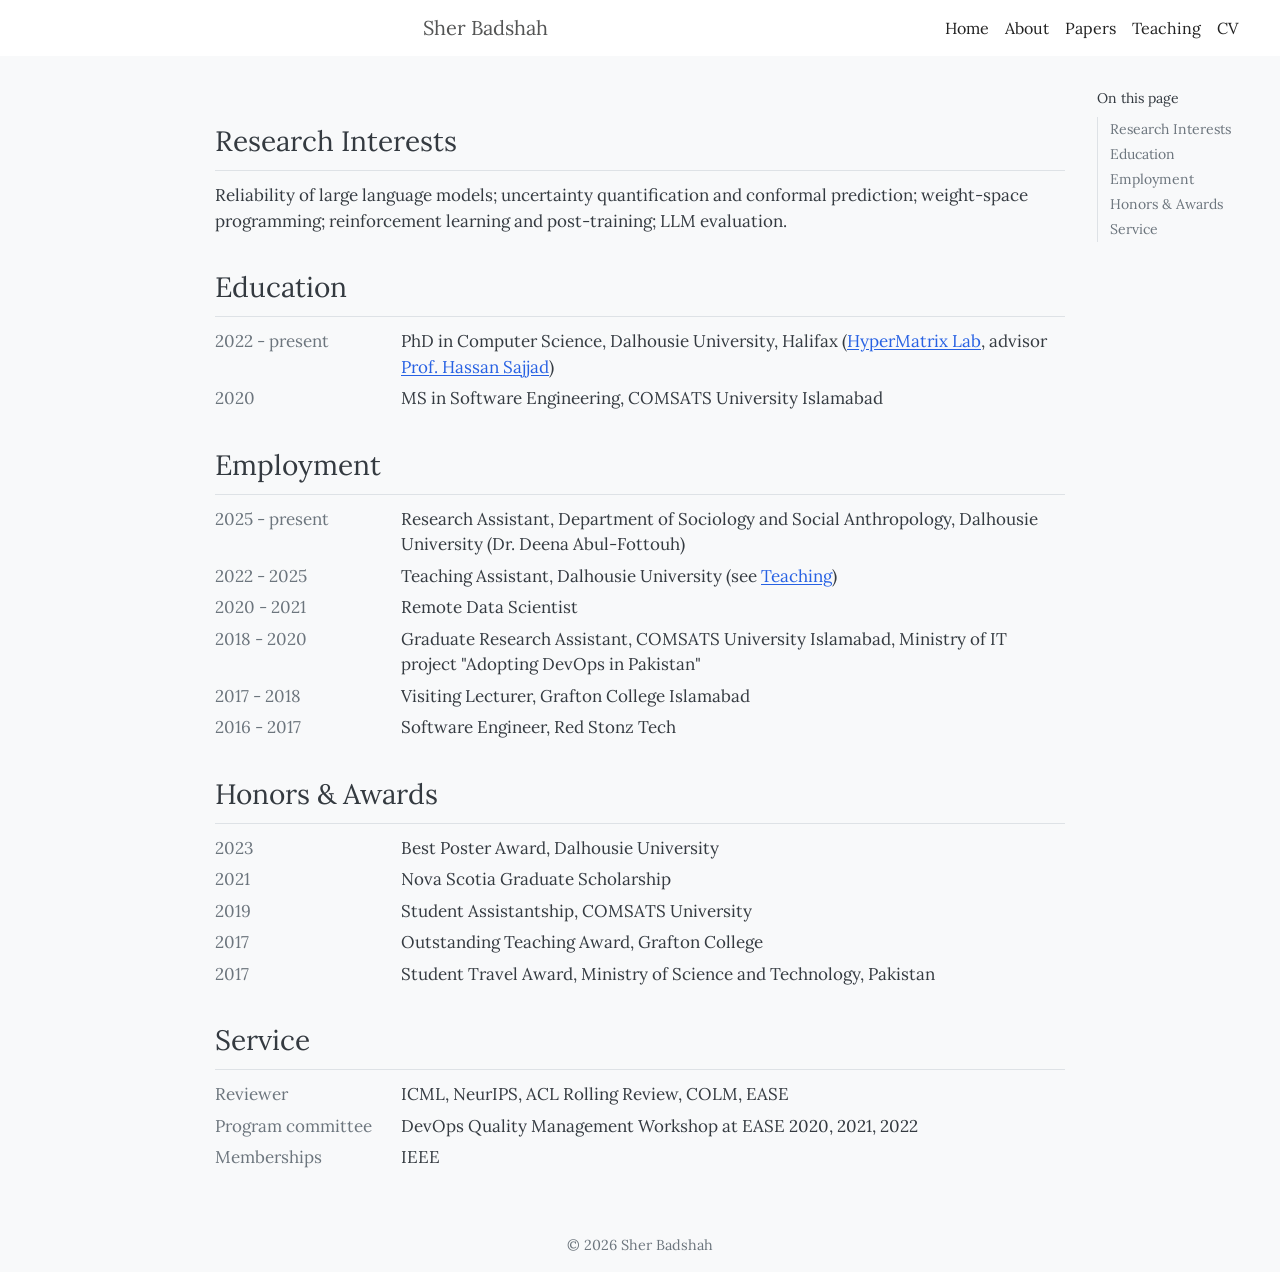
==== about/index.html @ cd0c7611 "Link HyperMatrix Lab Co-Authored-By: Claude Opus 5.5 <noreply@anthropic.com>" ====
<!doctype html>
<html lang="en">
<head>
<meta charset="utf-8">
<meta name="viewport" content="width=device-width, initial-scale=1">
<title>About | Sher Badshah</title>
<link rel="stylesheet" href="../style.css">
</head>
<body>
<nav class="navbar"><div class="inner">
  <a class="brand" href="../index.html">Sher Badshah</a>
  <ul>
    <li><a href="../index.html">Home</a></li>
    <li><a class="active" href="../about/index.html">About</a></li>
    <li><a href="../papers/index.html">Papers</a></li>
    <li><a href="../teaching/index.html">Teaching</a></li>
    <li><a href="../files/sher_badshah_cv.pdf">CV</a></li>
  </ul>
</div></nav>
<div class="page">
<main>
<h1>About</h1>
<h2 id="research">Research Interests</h2>
<p>Reliability of large language models; uncertainty quantification and conformal prediction; weight-space programming; reinforcement learning and post-training; LLM evaluation.</p>

<h2 id="education">Education</h2>
<dl class="cv">
  <dt>2022 - present</dt><dd>PhD in Computer Science, Dalhousie University, Halifax (<a href="https://hypermatrix.cs.dal.ca">HyperMatrix Lab</a>, advisor <a href="https://hsajjad.github.io/">Prof. Hassan Sajjad</a>)</dd>
  <dt>2020</dt><dd>MS in Software Engineering, COMSATS University Islamabad</dd>
</dl>

<h2 id="employment">Employment</h2>
<dl class="cv">
  <dt>2025 - present</dt><dd>Research Assistant, Department of Sociology and Social Anthropology, Dalhousie University (Dr. Deena Abul-Fottouh)</dd>
  <dt>2022 - 2025</dt><dd>Teaching Assistant, Dalhousie University (see <a href="../teaching/index.html">Teaching</a>)</dd>
  <dt>2020 - 2021</dt><dd>Remote Data Scientist</dd>
  <dt>2018 - 2020</dt><dd>Graduate Research Assistant, COMSATS University Islamabad, Ministry of IT project "Adopting DevOps in Pakistan"</dd>
  <dt>2017 - 2018</dt><dd>Visiting Lecturer, Grafton College Islamabad</dd>
  <dt>2016 - 2017</dt><dd>Software Engineer, Red Stonz Tech</dd>
</dl>

<h2 id="awards">Honors &amp; Awards</h2>
<dl class="cv">
  <dt>2023</dt><dd>Best Poster Award, Dalhousie University</dd>
  <dt>2021</dt><dd>Nova Scotia Graduate Scholarship</dd>
  <dt>2019</dt><dd>Student Assistantship, COMSATS University</dd>
  <dt>2017</dt><dd>Outstanding Teaching Award, Grafton College</dd>
  <dt>2017</dt><dd>Student Travel Award, Ministry of Science and Technology, Pakistan</dd>
</dl>

<h2 id="service">Service</h2>
<dl class="cv">
  <dt>Reviewer</dt><dd>ICML, NeurIPS, ACL Rolling Review, COLM, EASE</dd>
  <dt>Program committee</dt><dd>DevOps Quality Management Workshop at EASE 2020, 2021, 2022</dd>
  <dt>Memberships</dt><dd>IEEE</dd>
</dl>
</main>
<aside class="toc"><h6>On this page</h6><ul>
<li><a href="#research">Research Interests</a></li>
<li><a href="#education">Education</a></li>
<li><a href="#employment">Employment</a></li>
<li><a href="#awards">Honors &amp; Awards</a></li>
<li><a href="#service">Service</a></li>
</ul></aside>
</div>
<footer><div class="inner">© 2026 Sher Badshah</div></footer>
</body>
</html>
---- style.css ----
/* Styled after the Quarto "cosmo" look with Lora serif, white navbar, light grey page */
@import url('https://fonts.googleapis.com/css2?family=Lora:ital,wght@0,400;0,700;1,400&display=swap');

:root {
  --ink: #343a40;
  --nav-ink: #222;
  --brand-ink: #545555;
  --link: #2761e3;
  --rule: #dee2e6;
  --muted: #6c757d;
  --bg: #f8f9fa;
}
* { box-sizing: border-box; }
html { scroll-behavior: smooth; scroll-padding-top: 80px; }
body {
  margin: 0;
  background: var(--bg);
  color: var(--ink);
  font-family: 'Lora', serif;
  font-size: 17px;
  line-height: 1.5;
}
a { color: var(--link); text-decoration: underline; text-underline-offset: 2px; }
a:hover { color: #1f4eb6; }

/* Navbar: white, fixed, brand centred, links right */
.navbar {
  position: fixed; top: 0; left: 0; right: 0; z-index: 10;
  background: #fff;
}
.navbar .inner {
  display: flex; align-items: center; flex-wrap: wrap;
  padding: 8px 2em; min-height: 56px;
}
.navbar .brand {
  margin: 0 auto; color: var(--brand-ink); font-size: 1.25rem; text-decoration: none;
}
.navbar .brand:hover { color: var(--link); }
.navbar ul { list-style: none; margin: 0; padding: 0; display: flex; flex-wrap: wrap; }
.navbar ul a {
  display: block; padding: 8px; color: var(--nav-ink); text-decoration: none; font-size: 1rem;
}
.navbar ul a:hover { color: var(--link); }

/* Page: centred article column with right-margin TOC */
.page {
  max-width: 1250px; margin: 0 auto; padding: 88px 16px 48px;
  display: grid; grid-template-columns: 1fr minmax(0, 850px) 1fr; column-gap: 32px;
}
main { grid-column: 2; min-width: 0; }
.toc { grid-column: 3; position: sticky; top: 88px; align-self: start; font-size: .875rem; max-width: 220px; }
.toc h6 { margin: 0 0 8px; font-size: .875rem; font-weight: 400; }
.toc ul { list-style: none; margin: 0; padding: 0; border-left: 1px solid var(--rule); }
.toc li a { display: block; padding: 2px 0 2px 12px; color: var(--muted); text-decoration: none; }
.toc li a:hover { color: var(--link); }

h1 { display: none; }
h2 { font-size: 1.75rem; font-weight: 400; margin: 32px 0 12px; padding-bottom: 8px; border-bottom: 1px solid var(--rule); }
h3 { font-size: 1.25rem; font-weight: 400; margin: 24px 0 8px; }
p { margin: 0 0 1rem; }

/* Home: photo 40% / profile 60% */
.columns { display: flex; align-items: stretch; gap: 1.5em; }
.column { padding: 1.5rem; }
.column h2 { margin-top: 0; margin-bottom: 1rem; padding-bottom: .5rem; }
.column img { width: 100%; max-width: 230px; height: auto; border-radius: 8px; display: block; }
.column p { margin: 0 0 1rem; }

ul.news { padding-left: 2rem; }
ul.news li { margin-bottom: 4px; }
.year-entry { margin-right: 1rem; }

ul.pubs { padding-left: 2rem; }
ul.pubs li { margin-bottom: 10px; }
.pubs .me { font-weight: 700; }
.pubs .venue { font-style: italic; }

dl.cv { display: grid; grid-template-columns: 170px 1fr; gap: 6px 16px; margin: 0; }
dl.cv dt { color: var(--muted); }
dl.cv dd { margin: 0; }

footer { color: var(--muted); font-size: .9rem; text-align: center; padding: 16px; }

@media (max-width: 1100px) {
  .page { grid-template-columns: minmax(0, 1fr); max-width: 882px; }
  main { grid-column: 1; }
  .toc { display: none; }
}
@media (max-width: 768px) {
  .navbar .inner { padding: 8px 16px; }
  .navbar .brand { margin: 0 auto 0 0; }
  .navbar ul { width: 100%; }
  .page { padding-top: 120px; }
  html { scroll-padding-top: 130px; }
  .columns { flex-direction: column; }
  .column { width: 100% !important; padding: 0; }
  .column:first-child { margin-bottom: 1.5rem; }
  .column img { max-width: 200px; }
  dl.cv { grid-template-columns: 1fr; gap: 0; }
  dl.cv dd { margin-bottom: 8px; }
}
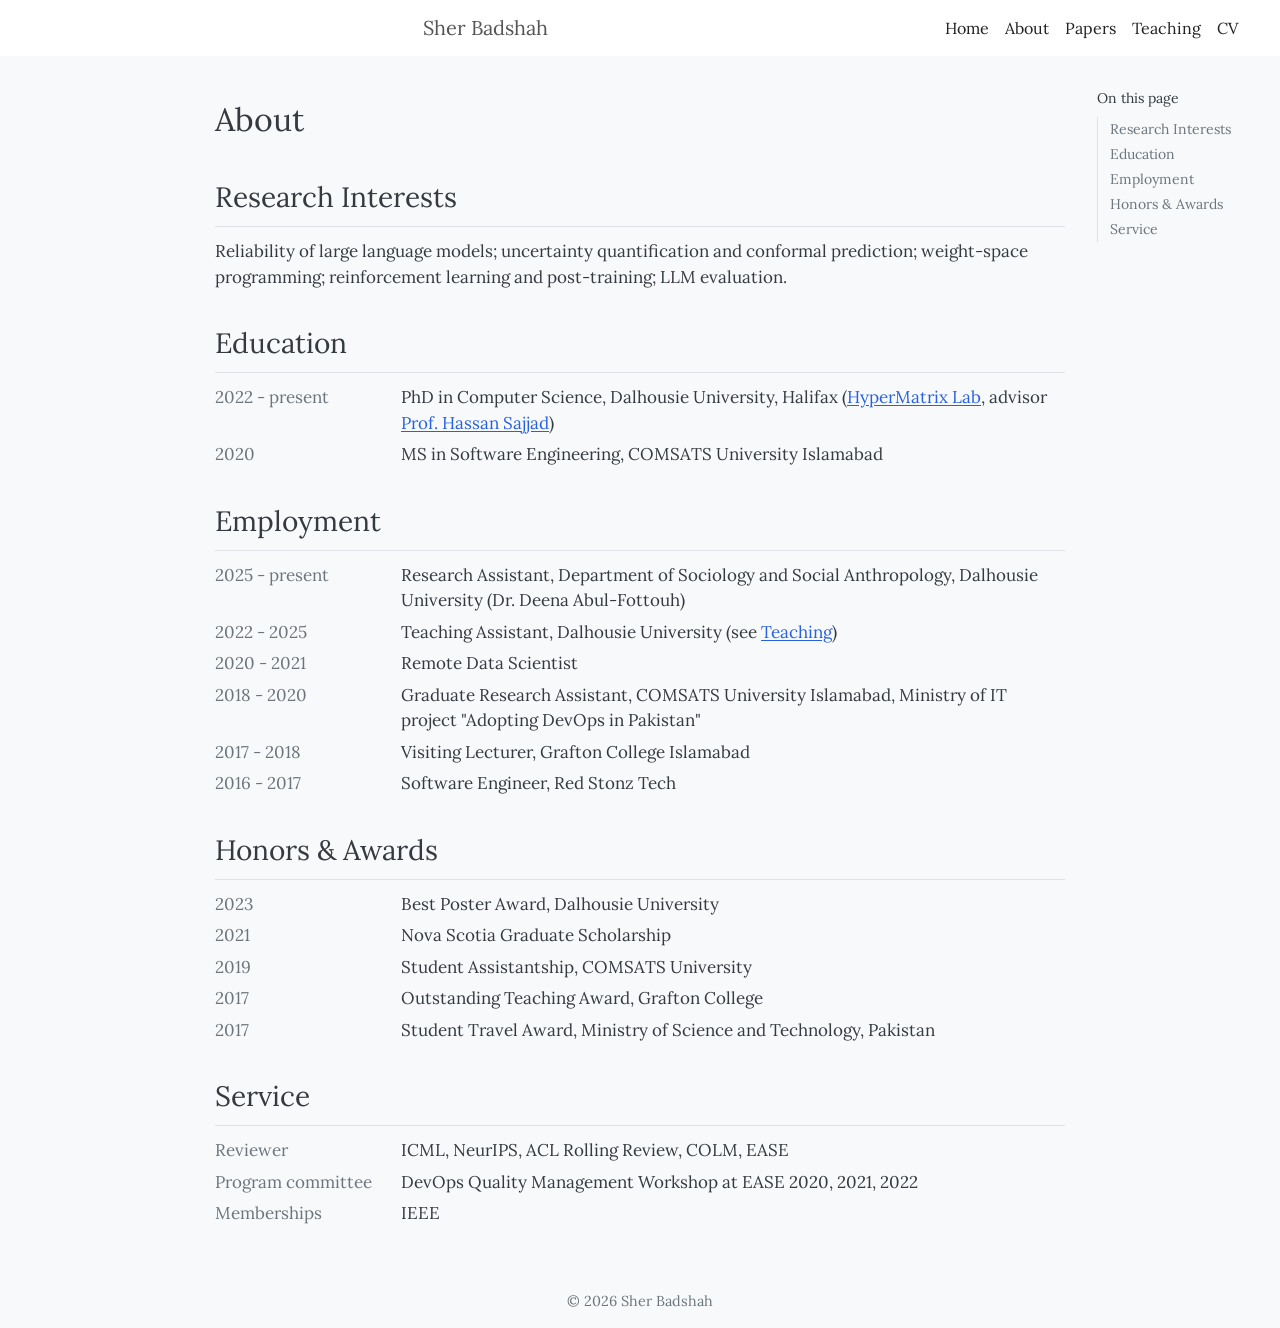
==== commit 321c76e6: "Version stylesheet link so browsers pick up style changes Co-Authored-By: Claude Opus 5.5 <noreply@a" ====
--- a/about/index.html
+++ b/about/index.html
@@ -4,7 +4,8 @@
 <meta charset="utf-8">
 <meta name="viewport" content="width=device-width, initial-scale=1">
 <title>About | Sher Badshah</title>
-<link rel="stylesheet" href="../style.css">
+<link rel="icon" href="../images/favicon.svg" type="image/svg+xml">
+<link rel="stylesheet" href="../style.css?v=202611162253">
 </head>
 <body>
 <nav class="navbar"><div class="inner">
@@ -14,7 +15,7 @@
     <li><a class="active" href="../about/index.html">About</a></li>
     <li><a href="../papers/index.html">Papers</a></li>
     <li><a href="../teaching/index.html">Teaching</a></li>
-    <li><a href="../files/sher_badshah_cv.pdf">CV</a></li>
+    <li><a href="../files/sher_badshah_cv.pdf" target="_blank" rel="noopener">CV</a></li>
   </ul>
 </div></nav>
 <div class="page">
@@ -25,7 +26,7 @@
 
 <h2 id="education">Education</h2>
 <dl class="cv">
-  <dt>2022 - present</dt><dd>PhD in Computer Science, Dalhousie University, Halifax (<a href="https://hypermatrix.cs.dal.ca">HyperMatrix Lab</a>, advisor <a href="https://hsajjad.github.io/">Prof. Hassan Sajjad</a>)</dd>
+  <dt>2022 - present</dt><dd>PhD in Computer Science, Dalhousie University, Halifax (<a href="https://hypermatrix.cs.dal.ca" target="_blank" rel="noopener">HyperMatrix Lab</a>, advisor <a href="https://hsajjad.github.io/" target="_blank" rel="noopener">Prof. Hassan Sajjad</a>)</dd>
   <dt>2020</dt><dd>MS in Software Engineering, COMSATS University Islamabad</dd>
 </dl>
 
--- a/style.css
+++ b/style.css
@@ -54,7 +54,8 @@
 .toc li a { display: block; padding: 2px 0 2px 12px; color: var(--muted); text-decoration: none; }
 .toc li a:hover { color: var(--link); }
 
-h1 { display: none; }
+h1 { font-size: 2rem; font-weight: 400; margin: 8px 0 20px; }
+body.home h1 { display: none; }
 h2 { font-size: 1.75rem; font-weight: 400; margin: 32px 0 12px; padding-bottom: 8px; border-bottom: 1px solid var(--rule); }
 h3 { font-size: 1.25rem; font-weight: 400; margin: 24px 0 8px; }
 p { margin: 0 0 1rem; }
@@ -62,6 +63,7 @@
 /* Home: photo 40% / profile 60% */
 .columns { display: flex; align-items: stretch; gap: 1.5em; }
 .column { padding: 1.5rem; }
+.columns .column:first-child { padding-left: 0; }
 .column h2 { margin-top: 0; margin-bottom: 1rem; padding-bottom: .5rem; }
 .column img { width: 100%; max-width: 230px; height: auto; border-radius: 8px; display: block; }
 .column p { margin: 0 0 1rem; }
@@ -96,6 +98,26 @@
   .column { width: 100% !important; padding: 0; }
   .column:first-child { margin-bottom: 1.5rem; }
   .column img { max-width: 200px; }
+  .scholar { max-width: 260px; }
   dl.cv { grid-template-columns: 1fr; gap: 0; }
   dl.cv dd { margin-bottom: 8px; }
 }
+
+/* Google Scholar citation summary (sits under the photo, same width) */
+.scholar { width: 100%; max-width: 230px; margin-top: 20px; }
+.scholar .tiles { display: flex; justify-content: space-between; padding: 10px 0; border-top: 1px solid var(--rule); border-bottom: 1px solid var(--rule); margin-bottom: 14px; }
+.scholar .tiles div { display: flex; flex-direction: column; align-items: center; flex: 1; }
+.scholar .tiles div + div { border-left: 1px solid var(--rule); }
+.scholar .num { font-size: 1.3rem; line-height: 1.2; color: var(--ink); }
+.scholar .lbl { font-size: .72rem; color: var(--muted); }
+.scholar svg { width: 100%; height: auto; display: block; overflow: visible; }
+.scholar .bar { fill: #adb5bd; }
+.scholar .bar:hover { fill: #6c757d; }
+.scholar .axis { stroke: var(--rule); stroke-width: 1; }
+.scholar .val, .scholar .yr { font-family: 'Lora', serif; font-size: 10.5px; text-anchor: middle; fill: var(--muted); }
+.scholar-note { font-size: .75rem; color: var(--muted); margin: 8px 0 0 !important; text-align: center; }
+
+/* Right profile column: links sit on the same bottom line as the citation note */
+.columns .column:last-child { display: flex; flex-direction: column; }
+.columns .column:last-child .links { margin-top: auto; margin-bottom: 0; }
+.columns .column:first-child .scholar-note { line-height: 1.5; }
